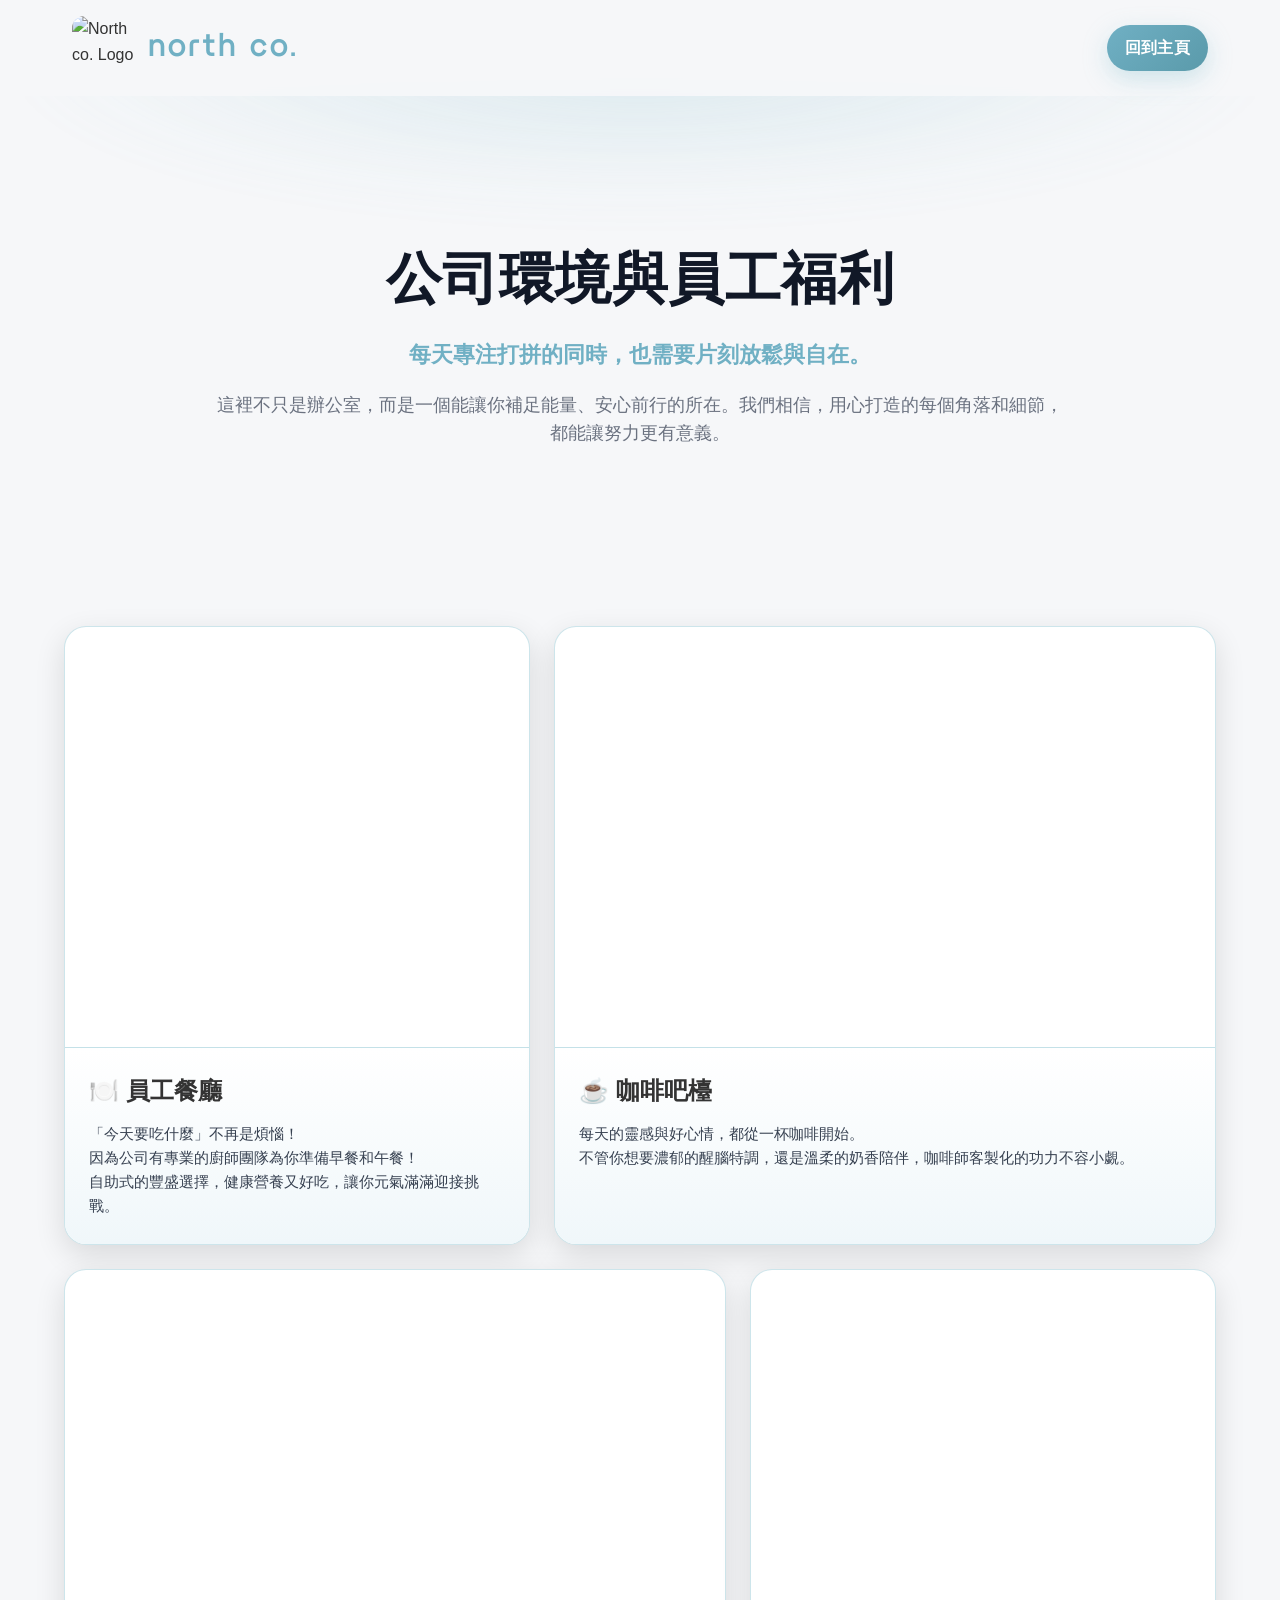
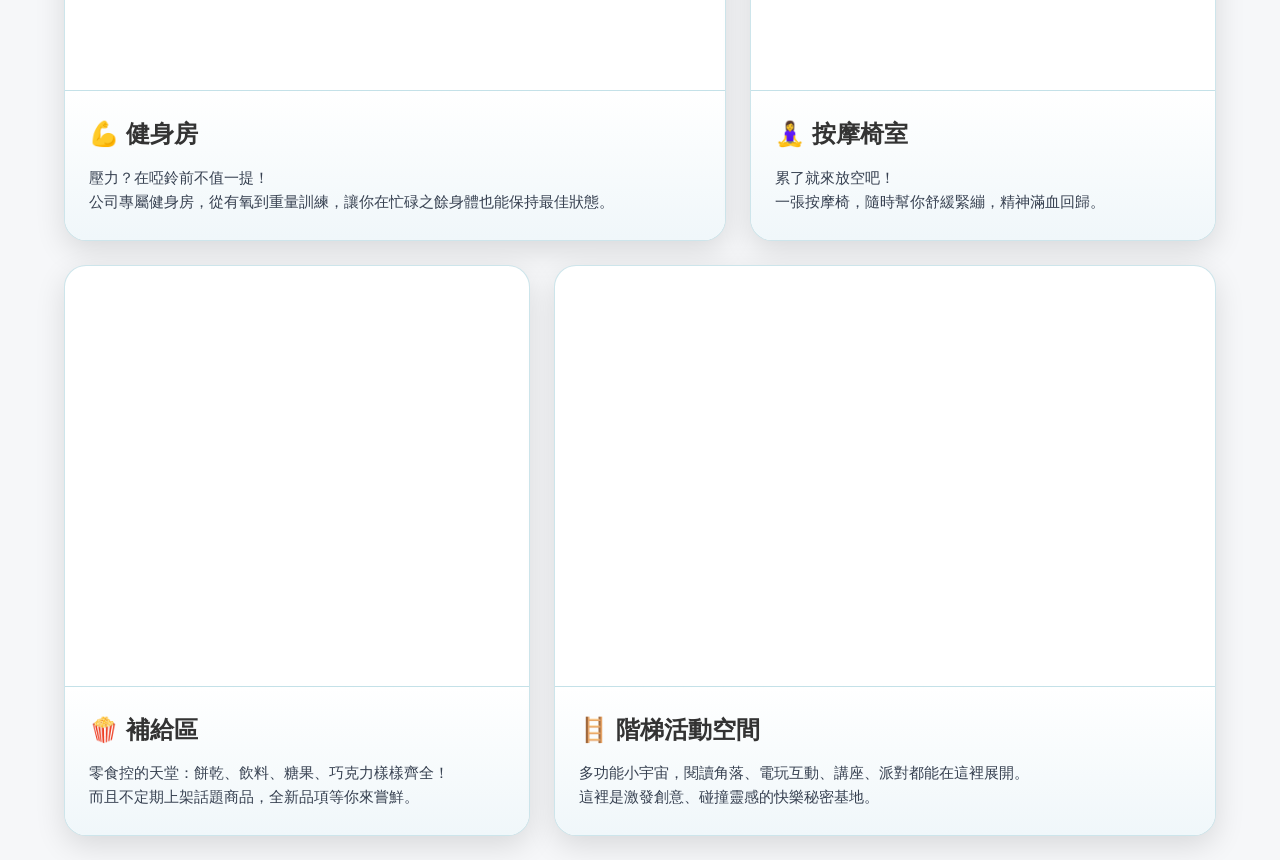
==== environment.html @ 9e163485 "Add files via upload" ====
<!DOCTYPE html>
<html lang="zh-TW">
<head>
  <meta charset="UTF-8" />
  <meta name="viewport" content="width=device-width, initial-scale=1.0" />
  <title>公司環境與員工福利 - North co. 諾思資訊（重設計版）</title>
  <link rel="preconnect" href="https://fonts.googleapis.com">
  <link rel="preconnect" href="https://fonts.gstatic.com" crossorigin>
  <link href="https://fonts.googleapis.com/css2?family=Orbitron:wght@400;500;600;700;800;900&display=swap" rel="stylesheet">
  <meta name="description" content="north co. 諾思資訊 — 公司環境與員工福利介紹（重設計版）">
  
  
  
  
  <style>
    :root{
      --brand-a: #70b0c4; /* 主色：青藍 (Original: #82bdcc) */
      --brand-b: #f6f7f9; /* 輔色：霧白 */
      --brand-c: #5a9aaa; /* 深一階點綴 (Original: #6ba3b3) */
      --ink-1:#111827;  /* 字色深 */
      --ink-2:#374151;  /* 字色中 */
      --ink-3:#6b7280;  /* 字色淺 */
      --card-bg: #ffffff; /* (Original: linear-gradient(135deg,#ffffff 0%,#f7fafc 100%)) */
      --glass:rgba(255,255,255,.55);
      --shadow-lg:0 20px 60px rgba(0,0,0,.15);
      --shadow-md:0 10px 30px rgba(0,0,0,.12);
      --shadow-sm:0 6px 16px rgba(0,0,0,.08);
      --radius-2xl:22px;
      --radius-xl:16px;
      --radius-lg:14px;
      --speed:220ms;
    }

    *{box-sizing:border-box;margin:0;padding:0}
    html,body{height:100%}
    body{
      font-family:'Orbitron','Microsoft JhengHei','PingFang TC','Helvetica Neue',Arial,sans-serif;
      color:var(--ink-1);
      background:
        radial-gradient(1200px 600px at 80% -10%, rgba(130,189,204,.22), transparent 60%),
        radial-gradient(900px 500px at -10% 30%, rgba(130,189,204,.18), transparent 60%),
        #f6f7f9;
      line-height:1.65;
      overflow-x:hidden;
    }

/* ====== NAVBAR ====== */
    .navbar{position:fixed;top:0;width:100%;background:rgba(246,247,249,.95);backdrop-filter:blur(10px);z-index:1000;padding:1rem 0;transition:all .3s ease}
    .nav-inner{max-width:1200px;margin:0 auto;display:flex;justify-content:space-between;align-items:center;padding:0 2rem}
    .brand{display:flex;align-items:center;gap:.7rem}
    .brand img{width:64px;border-radius: 12px; height:64px}
    .brand .txt{font-family:"Argon","Century Gothic","Microsoft JhengHei","PingFang TC","Helvetica Neue",Arial,sans-serif;letter-spacing:.10em;font-size:1.85rem;font-weight:700;color:var(--brand-a);line-height:1}
    .btn-back{
      appearance:none;border:0;cursor:pointer;text-decoration:none;color:#fff;
      padding:10px 18px;border-radius:999px; font-weight:700; letter-spacing:.3px;
      background:linear-gradient(135deg,var(--brand-a),var(--brand-c));
      box-shadow:0 8px 24px rgba(130,189,204,.35);
      transition:transform var(--speed), box-shadow var(--speed);
    }
    .btn-back:hover{transform:translateY(-1px); box-shadow:0 10px 30px rgba(130,189,204,.45)}

    /* ====== HERO ====== */
    .hero{margin-top:80px;min-height:58vh;display:grid;place-items:center;padding:64px 24px;position:relative;overflow:hidden}
    .hero::before{
      content:"";position:absolute;inset:-40% -10% auto -10%;height:70%;
      background:radial-gradient(60% 60% at 50% 50%, rgba(130,189,204,.28), transparent 70%);
      filter:blur(30px);opacity:.85;pointer-events:none
    }
    .hero-inner{max-width:1100px;margin:0 auto;text-align:center}
    .hero h1{font-size:clamp(32px,4.5vw,56px);font-weight:900;letter-spacing:.5px;color:var(--ink-1);margin-bottom:14px}
    .hero .subtitle{font-size:clamp(16px,2.2vw,22px);font-weight:700;color:var(--brand-a);margin-bottom:18px}
    .hero p{font-size:clamp(14px,1.7vw,18px);color:var(--ink-3);max-width:860px;margin:0 auto}

    /* ====== GRID WRAPPER ====== */
    .wrap{max-width:1200px;margin:0 auto;padding:24px}
    .section-title{display:flex;align-items:center;gap:10px;margin:8px 0 18px;color:var(--ink-2)}

    .grid{
      display:grid;gap:24px;align-items:stretch;
      grid-template-columns:repeat(12,1fr);
    }
    /* 三欄主卡 + 交錯寬度 */
    .col-6{grid-column:span 6}
    .col-12{grid-column:span 12}
    .col-7{grid-column:span 7}
    .col-5{grid-column:span 5}

    @media (max-width:960px){.col-7,.col-5,.col-6{grid-column:span 12}}

    /* ====== CARD (影片 + 文字覆蓋) ====== */
    .card{
      position:relative;overflow:hidden;border-radius:var(--radius-2xl);
      background:var(--card-bg); box-shadow:var(--shadow-md);
      border:1px solid rgba(130,189,204,.40); /* (Original alpha: .25) */
      transition:transform var(--speed), box-shadow var(--speed);
      isolation:isolate;
      
      /* === 修正 1：設為 Flex 讓內部 .info 可以伸展 === */
      display: flex;
      flex-direction: column;
    }
    .card:hover{transform:translateY(-4px); box-shadow:var(--shadow-lg)}

    .media{position:relative; height:420px}
    .media video{position:absolute; inset:0; width:100%; height:100%; object-fit:cover}

    /* 文字覆蓋層 */
    .overlay{
      position:absolute; inset:auto 16px 16px 16px; padding:18px 18px 16px; z-index:1;
      border-radius:18px; color:#0f172a; background:var(--glass);
      backdrop-filter:blur(10px); border:1px solid rgba(255,255,255,.45);
      box-shadow:var(--shadow-sm);
      transform:translateY(8px); opacity:.0; transition:opacity var(--speed), transform var(--speed);
    }
    .card:hover .overlay{opacity:1; transform:translateY(0)}
    .overlay h3{font-size:22px; font-weight:800; margin-bottom:6px}
    .overlay p{font-size:14px; color:#1f2937}
    .tags{margin-top:10px; display:flex; flex-wrap:wrap; gap:8px}
    .tag{font-size:12px; font-weight:700; padding:6px 10px; border-radius:999px; color:#fff;
      background:linear-gradient(135deg,var(--brand-a),var(--brand-c)); box-shadow:0 6px 16px rgba(130,189,204,.35)}

    /* 側邊資訊欄（可替代原先左右交錯的圖文） */
    .info{
      padding:24px 24px 26px; display:flex; flex-direction:column; gap:12px;
      background:linear-gradient(180deg,#ffffff 0%, #f0f7fa 100%);
      border-top:1px solid rgba(130,189,204,.40); /* (Original alpha: .25) */
      
      /* === 修正 1：讓此區塊自動伸展填滿 === */
      flex-grow: 1;
    }
    .info h3{font-size:24px; font-weight:800}
    .info p{font-size:15px; color:var(--ink-2)}
    .info .mini-tags{display:flex; flex-wrap:wrap; gap:8px}
    .info .mini{font-size:12px; font-weight:700; padding:6px 10px; border-radius:999px; color:#fff; background:linear-gradient(135deg,var(--brand-a),var(--brand-c))}

    /* ====== CTA / 回到頂部 ====== */
    .cta-bar{position:sticky; bottom:18px; display:flex; justify-content:flex-end; margin-top:24px}
    .btn-cta{
      appearance:none; border:0; cursor:pointer; text-decoration:none; color:#0f172a; font-weight:800;
      background:#fff; padding:12px 18px; border-radius:999px; display:inline-flex; align-items:center; gap:10px;
      border:1px solid rgba(130,189,204,.35);
      box-shadow:0 10px 28px rgba(130,189,204,.28);
      transition:transform var(--speed), box-shadow var(--speed), background var(--speed);
    }
    .btn-cta:hover{transform:translateY(-2px); box-shadow:0 16px 36px rgba(130,189,204,.38); background:linear-gradient(180deg,#ffffff 0%,#f3fbff 100%)}

    .back-to-top{position:fixed; right:22px; bottom:22px; width:52px; height:52px; border-radius:50%; border:0; cursor:pointer;
      background:linear-gradient(135deg,var(--brand-a),var(--brand-c)); color:#fff; display:grid; place-items:center;
      box-shadow:0 10px 30px rgba(130,189,204,.4); opacity:0; visibility:hidden; transition:opacity var(--speed), transform var(--speed), visibility var(--speed)}
    .back-to-top.show{opacity:1; visibility:visible}

    /* ====== LIGHTBOX ====== */
    .lightbox{position:fixed; inset:0; background:rgba(15,23,42,.86); z-index:60; display:none; align-items:center; justify-content:center}
    .lightbox.open{display:flex}
    .lightbox-inner{width:min(1080px,92vw); border-radius:var(--radius-xl); overflow:hidden; background:#0b1220; box-shadow:var(--shadow-lg); position:relative}
    .lightbox video{width:100%; height:62vh; object-fit:cover; background:#000}
    .lightbox .content{padding:18px 18px 22px; color:#e5e7eb}
    .lightbox .content h3{font-weight:900; font-size:22px; margin-bottom:8px}
    .lightbox .content p{color:#cbd5e1; font-size:14px}
    .ctrl{
      position:absolute; top:50%; transform:translateY(-50%);
      width:48px; height:48px; border-radius:50%; display:grid; place-items:center; cursor:pointer; user-select:none;
      background:rgba(255,255,255,.12); color:#fff; border:1px solid rgba(255,255,255,.2)
    }
    .ctrl:hover{background:rgba(255,255,255,.2)}
    .ctrl.prev{left:12px}
    .ctrl.next{right:12px}
    .ctrl.close{top:12px; right:12px; transform:none}

    /* ====== UTIL ====== */
    .sr-only{position:absolute;width:1px;height:1px;padding:0;margin:-1px;overflow:hidden;clip:rect(0,0,0,0);white-space:nowrap;border:0}
  </style>
<style>
/* === Injected: disable video click/lightbox & selection === */
.media a, .video-card a, .env-card a { pointer-events: none !important; }
video { user-select: none; -webkit-user-drag: none; }

/* === Normalize to match north.html === */

/* 引入 Argon（路徑沿用 north 的檔案結構） */
@font-face{
  font-family:"Argon";
  src: url("./fonts/Argon.woff2") format("woff2"),
       url("./fonts/ArgonR.otf") format("opentype"),
       url("./fonts/Argon.woff") format("woff");
  font-display:swap;
}

/* 全站字型堆疊改為 north 的設定 */
body{
  font-family:"Century Gothic","Microsoft JhengHei","PingFang TC","Helvetica Neue",Arial,sans-serif !important;
  line-height:1.6; color:#333; background:#f6f7f9;
}

.logo-text,
.hero-content h1{
  font-family:"Argon","Century Gothic","Microsoft JhengHei","PingFang TC","Helvetica Neue",Arial,sans-serif;letter-spacing: .10em; 
}












</style>


</head>
<body>
  <nav class="navbar">
    <div class="nav-inner">
      <div class="brand">
        <img src="./icon/northlogo.png" alt="North co. Logo" />
        <span class="txt">north co.</span>
      </div>
      <a class="btn-back" href="north.html">回到主頁</a>
    </div>
  </nav>

  <header class="hero">
    <div class="hero-inner">
      <h1>公司環境與員工福利</h1>
      <div class="subtitle">每天專注打拼的同時，也需要片刻放鬆與自在。</div>
      <p>這裡不只是辦公室，而是一個能讓你補足能量、安心前行的所在。我們相信，用心打造的每個角落和細節，都能讓努力更有意義。</p>
    </div>
  </header>

  <main class="wrap">

    <div class="grid" id="env-grid">
      <article class="card col-5" data-title="🍽️ 員工餐廳" data-desc="「今天要吃什麼」不再是煩惱，因為公司有專業的廚師團隊為你準備早餐和午餐！自助式的豐盛選擇，健康營養又好吃，讓你元氣滿滿迎接挑戰。" data-tags="專業廚師團隊,早餐午餐供應,自助式選擇,健康營養" data-src="./video/c1424.mp4">
        <div class="media"><video autoplay muted loop playsinline src="./video/c1424.mp4" preload="auto" disablepictureinpicture controlslist="nodownload noplaybackrate nofullscreen"></video></div>

        <div class="info">
          <h3>🍽️ 員工餐廳</h3>
          <p>「今天要吃什麼」不再是煩惱！<br>因為公司有專業的廚師團隊為你準備早餐和午餐！<br>自助式的豐盛選擇，健康營養又好吃，讓你元氣滿滿迎接挑戰。</p>
        </div>
      </article>

      <article class="card col-7" data-title="☕ 咖啡吧檯" data-desc="每天的靈感與好心情，都從一杯咖啡開始。不管你想要濃郁的醒腦特調，還是溫柔的奶香陪伴，咖啡師客製化的功力不容小覷。" data-tags="專業咖啡師,客製化調製,多樣選擇,現場沖煮" data-src="./video/0923.mp4">
        <div class="media"><video autoplay muted loop playsinline src="./video/0923.mp4" preload="auto" disablepictureinpicture controlslist="nodownload noplaybackrate nofullscreen"></video></div>

        <div class="info">
          <h3>☕ 咖啡吧檯</h3>
          <p>每天的靈感與好心情，都從一杯咖啡開始。<br>不管你想要濃郁的醒腦特調，還是溫柔的奶香陪伴，咖啡師客製化的功力不容小覷。</p>
        </div>
      </article>

      <article class="card col-7" data-title="💪 健身房" data-desc="壓力？在啞鈴前不值一提！公司專屬健身房，從有氧到重量訓練，讓你在忙碌之餘身體也能保持最佳狀態。" data-tags="專屬健身房,有氧設備,重量訓練,完整器材" data-src="./video/gym.mp4">
        <div class="media"><video autoplay muted loop playsinline src="./video/gym_cut.mp4" preload="auto" disablepictureinpicture controlslist="nodownload noplaybackrate nofullscreen"></video></div>

        <div class="info">
          <h3>💪 健身房</h3>
          <p>壓力？在啞鈴前不值一提！<br>公司專屬健身房，從有氧到重量訓練，讓你在忙碌之餘身體也能保持最佳狀態。</p>
        </div>
      </article>

      <article class="card col-5" data-title="🧘‍♀️ 按摩椅室" data-desc="累了就來放空吧！一張按摩椅，隨時幫你舒緩緊繃，精神滿血回歸。" data-tags="專業按摩椅,舒緩緊繃,放鬆環境,隨時使用" data-src="./video/P1015243.mp4">
        <div class="media"><video autoplay muted loop playsinline src="./video/ms.mp4" preload="auto" disablepictureinpicture controlslist="nodownload noplaybackrate nofullscreen"></video></div>

        <div class="info">
          <h3>🧘‍♀️ 按摩椅室</h3>
          <p>累了就來放空吧！<br>一張按摩椅，隨時幫你舒緩緊繃，精神滿血回歸。</p>
        </div>
      </article>

      <article class="card col-5" data-title="🍿 補給區" data-desc="零食控的天堂：餅乾、飲料、糖果、巧克力樣樣齊全！而且不定期上架話題商品，全新品項等你來嘗鮮。" data-tags="多樣零食,飲料供應,話題商品,定期更新" data-src="./snacks-video.mp4">
        <div class="media"><video autoplay muted loop playsinline src="./video/snacks-video3.mp4" preload="auto" disablepictureinpicture controlslist="nodownload noplaybackrate nofullscreen"></video></div>

        <div class="info">
          <h3>🍿 補給區</h3>
          <p>零食控的天堂：餅乾、飲料、糖果、巧克力樣樣齊全！<br>而且不定期上架話題商品，全新品項等你來嘗鮮。</p>
        </div>
      </article>

      <article class="card col-7" data-title="🪜 階梯活動空間" data-desc="多功能小宇宙，閱讀角落、電玩互動、講座、派對都能在這裡展開。這裡是激發創意、碰撞靈感的快樂秘密基地。" data-tags="多功能空間,閱讀角落,電玩互動,創意交流" data-src="./stairs-video.mp4">
        <div class="media"><video autoplay muted loop playsinline src="./video/book.mp4" preload="auto" disablepictureinpicture controlslist="nodownload noplaybackrate nofullscreen"></video></div>

        <div class="info">
          <h3>🪜 階梯活動空間</h3>
          <p>多功能小宇宙，閱讀角落、電玩互動、講座、派對都能在這裡展開。<br>這裡是激發創意、碰撞靈感的快樂秘密基地。</p>
        </div>
      </article>

    </div>


  </main>

  <button class="back-to-top" id="backToTop" aria-label="回到頂端">
    <svg width="24" height="24" viewBox="0 0 24 24" fill="none"><path d="M7 14l5-5 5 5" stroke="#fff" stroke-width="2" stroke-linecap="round" stroke-linejoin="round"/></svg>
    <span class="sr-only">回到頂端</span>
  </button>

  <section class="lightbox" id="lightbox" aria-modal="true" role="dialog" aria-hidden="true">
    <div class="lightbox-inner">
      <button class="ctrl close" id="lbClose" aria-label="關閉">
        <svg width="20" height="20" viewBox="0 0 24 24" fill="none"><path d="M6 6l12 12M6 18L18 6" stroke="#fff" stroke-width="2" stroke-linecap="round"/></svg>
      </button>
      <button class="ctrl prev" id="lbPrev" aria-label="上一個">
        <svg width="18" height="18" viewBox="0 0 24 24" fill="none"><path d="M15 18l-6-6 6-6" stroke="#fff" stroke-width="2" stroke-linecap="round" stroke-linejoin="round"/></svg>
      </button>
      <button class="ctrl next" id="lbNext" aria-label="下一個">
        <svg width="18" height="18" viewBox="0 0 24 24" fill="none"><path d="M9 6l6 6-6 6" stroke="#fff" stroke-width="2" stroke-linecap="round" stroke-linejoin="round"/></svg>
      </button>
      <video id="lbVideo" playsinline autoplay muted loop preload="auto" disablepictureinpicture controlslist="nodownload noplaybackrate nofullscreen"></video>
      <div class="content">
        <h3 id="lbTitle"></h3>
        <p id="lbDesc"></p>
      </div>
    </div>
  </section>

  <script>
  
  
  
  
    // ====== 滾動：顯示回頂 ======
    const backToTop = document.getElementById('backToTop');
    window.addEventListener('scroll',()=>{
      if(window.scrollY>140){ backToTop.classList.add('show'); }
      else{ backToTop.classList.remove('show'); }
    });
    backToTop.addEventListener('click',()=>window.scrollTo({top:0,behavior:'smooth'}));

    // ====== 卡片：滑鼠移動上去會停止影片，移開恢復播放 ======
    document.querySelectorAll('.card .media video').forEach(v=>{
      const onEnter=()=>{ v.pause(); };
      const onLeave=()=>{ v.play().catch(()=>{}); };
      v.closest('.card').addEventListener('mouseenter',onEnter);
      v.closest('.card').addEventListener('mouseleave',onLeave);
    });

    // ====== Lightbox (點圖片/卡片放大，可左右看) ======
    const cards=[...document.querySelectorAll('.card')];
    const lightbox=document.getElementById('lightbox');
    const lbVideo=document.getElementById('lbVideo');
    const lbTitle=document.getElementById('lbTitle');
    const lbDesc=document.getElementById('lbDesc');
    const lbPrev=document.getElementById('lbPrev');
    const lbNext=document.getElementById('lbNext');
    const lbClose=document.getElementById('lbClose');
    let idx=0;

    function openLB(i){
      idx=(i+cards.length)%cards.length;
      const el=cards[idx];
      lbVideo.src=el.dataset.src;
      lbTitle.textContent=el.dataset.title;
      lbDesc.textContent=el.dataset.desc;
      lightbox.classList.add('open');
      lightbox.setAttribute('aria-hidden','false');
      lbVideo.currentTime=0; lbVideo.play().catch(()=>{});
    }
    function closeLB(){
      lbVideo.pause(); lbVideo.src='';
      lightbox.classList.remove('open');
      lightbox.setAttribute('aria-hidden','true');
    }
    function nextLB(){ openLB(idx+1); }
    function prevLB(){ openLB(idx-1); }

    cards.forEach((c,i)=>{
      c.addEventListener('click',e=>{
        // 避免點擊 CTA、連結等誤觸（本卡內目前無，但預留）
        if(e.target.closest('a,button')) return;
        openLB(i);
      });
    });
    lbNext.addEventListener('click',nextLB);
    lbPrev.addEventListener('click',prevLB);
    lbClose.addEventListener('click',closeLB);
    lightbox.addEventListener('click',e=>{ if(e.target===lightbox) closeLB(); });
    window.addEventListener('keydown',e=>{
      if(!lightbox.classList.contains('open')) return;
      if(e.key==='Escape') closeLB();
      if(e.key==='ArrowRight') nextLB();
      if(e.key==='ArrowLeft') prevLB();
    });
  </script>

<script>
// === Injected: Seamless autoplay/loop & disable download/lightbox (0.03s rebound) ===
(function(){
  // Stop lightbox behavior by preventing default on any click within media containers
  document.addEventListener('click', function(e){
    const el = e.target.closest('.media, .video, .video-card, .env-card');
    if (el) { e.preventDefault(); e.stopPropagation(); }
  }, true);

  // Hover pause / resume (if cards exist)
  document.querySelectorAll('video').forEach(function(v){
    const card = v.closest('.card, .env-card, .video-card, .media') || v;
    card.addEventListener('mouseenter', function(){ v.pause(); }, {passive:true});
    card.addEventListener('mouseleave', function(){ v.play().catch(function(){}); }, {passive:true});
  });

  function makeSeamless(video){
    try{
      video.muted = true;
      video.loop = true;
      video.playsInline = true;
      video.preload = 'auto';
      video.removeAttribute('controls');
      video.setAttribute('controlsList','nodownload noplaybackrate nofullscreen');
      video.setAttribute('disablePictureInPicture','');
      video.addEventListener('contextmenu', function(e){ e.preventDefault(); });

      var EPS = 0.03;
      video.addEventListener('timeupdate', function(){
        if (video.duration && (video.duration - video.currentTime) < EPS){
          video.currentTime = 0.01;
        }
      });
      video.addEventListener('ended', function(){
        video.currentTime = 0.01;
        video.play().catch(function(){});
      });

      var tryPlay = function(){ video.play().catch(function(){}); };
      video.addEventListener('canplay', tryPlay);
      video.addEventListener('loadeddata', tryPlay);
      // in case the tag is already ready:
      tryPlay();
    }catch(e){}
  }
  document.querySelectorAll('video').forEach(makeSeamless);
})();
</script>

</body>
</html>
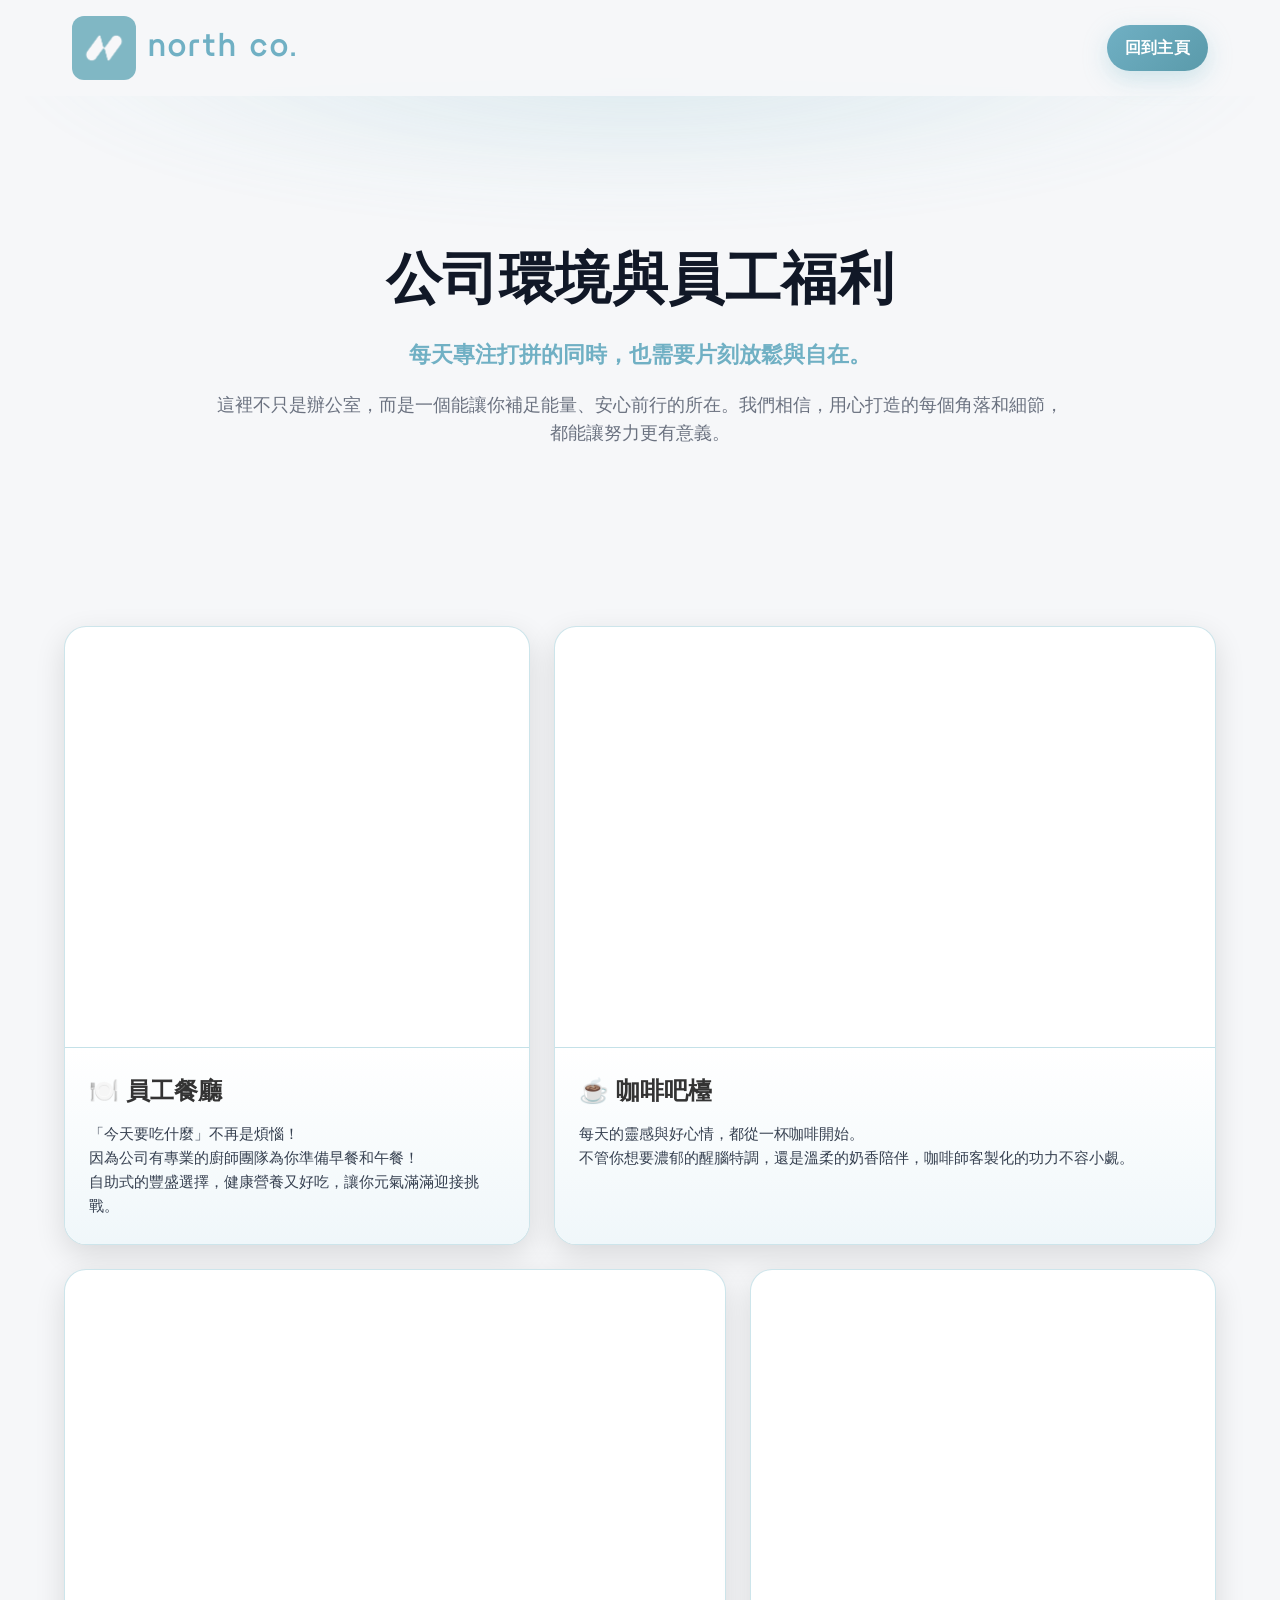
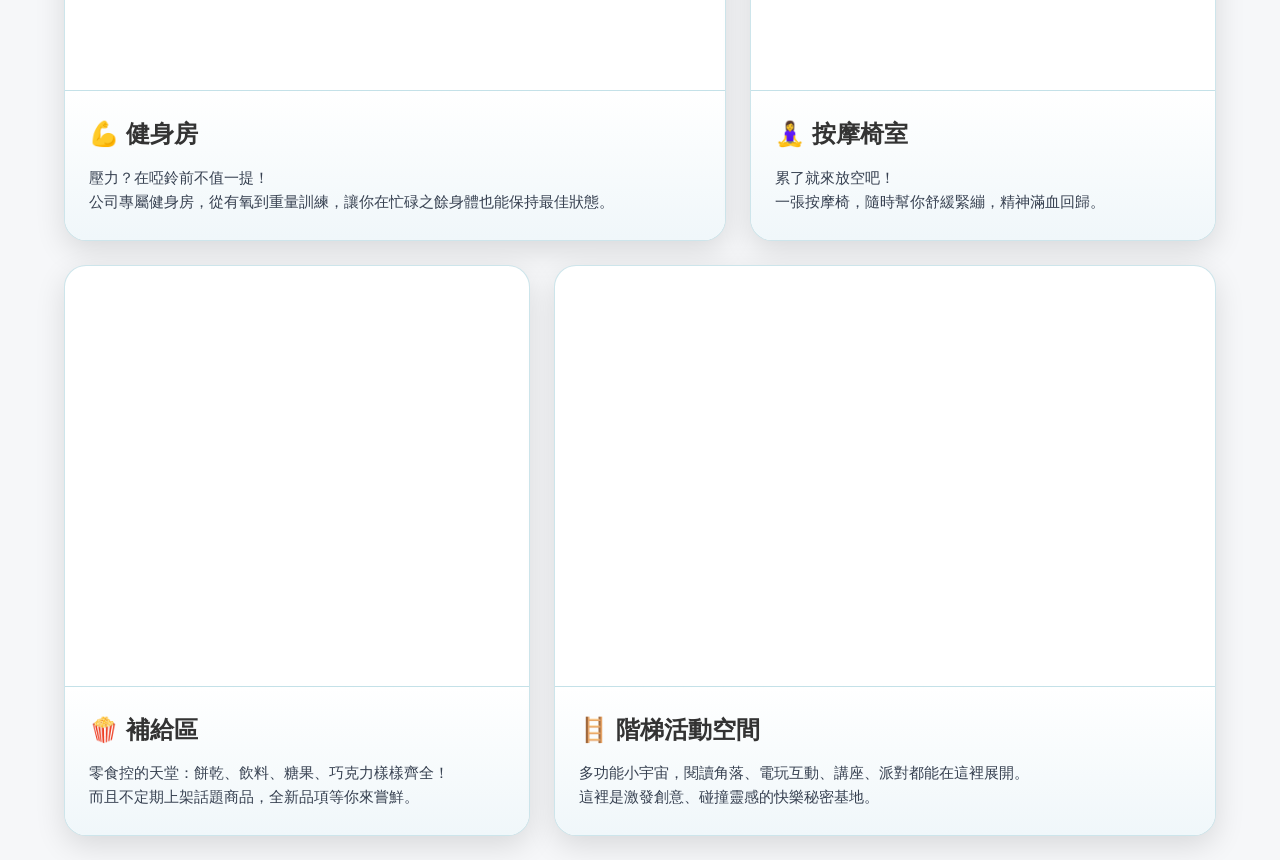
==== commit cca79695: "Add files via upload" ====
--- a/environment.html
+++ b/environment.html
@@ -235,7 +235,7 @@
 
     <div class="grid" id="env-grid">
       <article class="card col-5" data-title="🍽️ 員工餐廳" data-desc="「今天要吃什麼」不再是煩惱，因為公司有專業的廚師團隊為你準備早餐和午餐！自助式的豐盛選擇，健康營養又好吃，讓你元氣滿滿迎接挑戰。" data-tags="專業廚師團隊,早餐午餐供應,自助式選擇,健康營養" data-src="./video/c1424.mp4">
-        <div class="media"><video autoplay muted loop playsinline src="./video/c1424.mp4" preload="auto" disablepictureinpicture controlslist="nodownload noplaybackrate nofullscreen"></video></div>
+        <div class="media"><video autoplay muted loop playsinline src="./video/sc.mp4" preload="auto" disablepictureinpicture controlslist="nodownload noplaybackrate nofullscreen"></video></div>
 
         <div class="info">
           <h3>🍽️ 員工餐廳</h3>
@@ -244,7 +244,7 @@
       </article>
 
       <article class="card col-7" data-title="☕ 咖啡吧檯" data-desc="每天的靈感與好心情，都從一杯咖啡開始。不管你想要濃郁的醒腦特調，還是溫柔的奶香陪伴，咖啡師客製化的功力不容小覷。" data-tags="專業咖啡師,客製化調製,多樣選擇,現場沖煮" data-src="./video/0923.mp4">
-        <div class="media"><video autoplay muted loop playsinline src="./video/0923.mp4" preload="auto" disablepictureinpicture controlslist="nodownload noplaybackrate nofullscreen"></video></div>
+        <div class="media"><video autoplay muted loop playsinline src="./video/coffee.mp4" preload="auto" disablepictureinpicture controlslist="nodownload noplaybackrate nofullscreen"></video></div>
 
         <div class="info">
           <h3>☕ 咖啡吧檯</h3>
@@ -253,7 +253,7 @@
       </article>
 
       <article class="card col-7" data-title="💪 健身房" data-desc="壓力？在啞鈴前不值一提！公司專屬健身房，從有氧到重量訓練，讓你在忙碌之餘身體也能保持最佳狀態。" data-tags="專屬健身房,有氧設備,重量訓練,完整器材" data-src="./video/gym.mp4">
-        <div class="media"><video autoplay muted loop playsinline src="./video/gym_cut.mp4" preload="auto" disablepictureinpicture controlslist="nodownload noplaybackrate nofullscreen"></video></div>
+        <div class="media"><video autoplay muted loop playsinline src="./video/gym.mp4" preload="auto" disablepictureinpicture controlslist="nodownload noplaybackrate nofullscreen"></video></div>
 
         <div class="info">
           <h3>💪 健身房</h3>
@@ -271,7 +271,7 @@
       </article>
 
       <article class="card col-5" data-title="🍿 補給區" data-desc="零食控的天堂：餅乾、飲料、糖果、巧克力樣樣齊全！而且不定期上架話題商品，全新品項等你來嘗鮮。" data-tags="多樣零食,飲料供應,話題商品,定期更新" data-src="./snacks-video.mp4">
-        <div class="media"><video autoplay muted loop playsinline src="./video/snacks-video3.mp4" preload="auto" disablepictureinpicture controlslist="nodownload noplaybackrate nofullscreen"></video></div>
+        <div class="media"><video autoplay muted loop playsinline src="./video/snacks.mp4" preload="auto" disablepictureinpicture controlslist="nodownload noplaybackrate nofullscreen"></video></div>
 
         <div class="info">
           <h3>🍿 補給區</h3>
